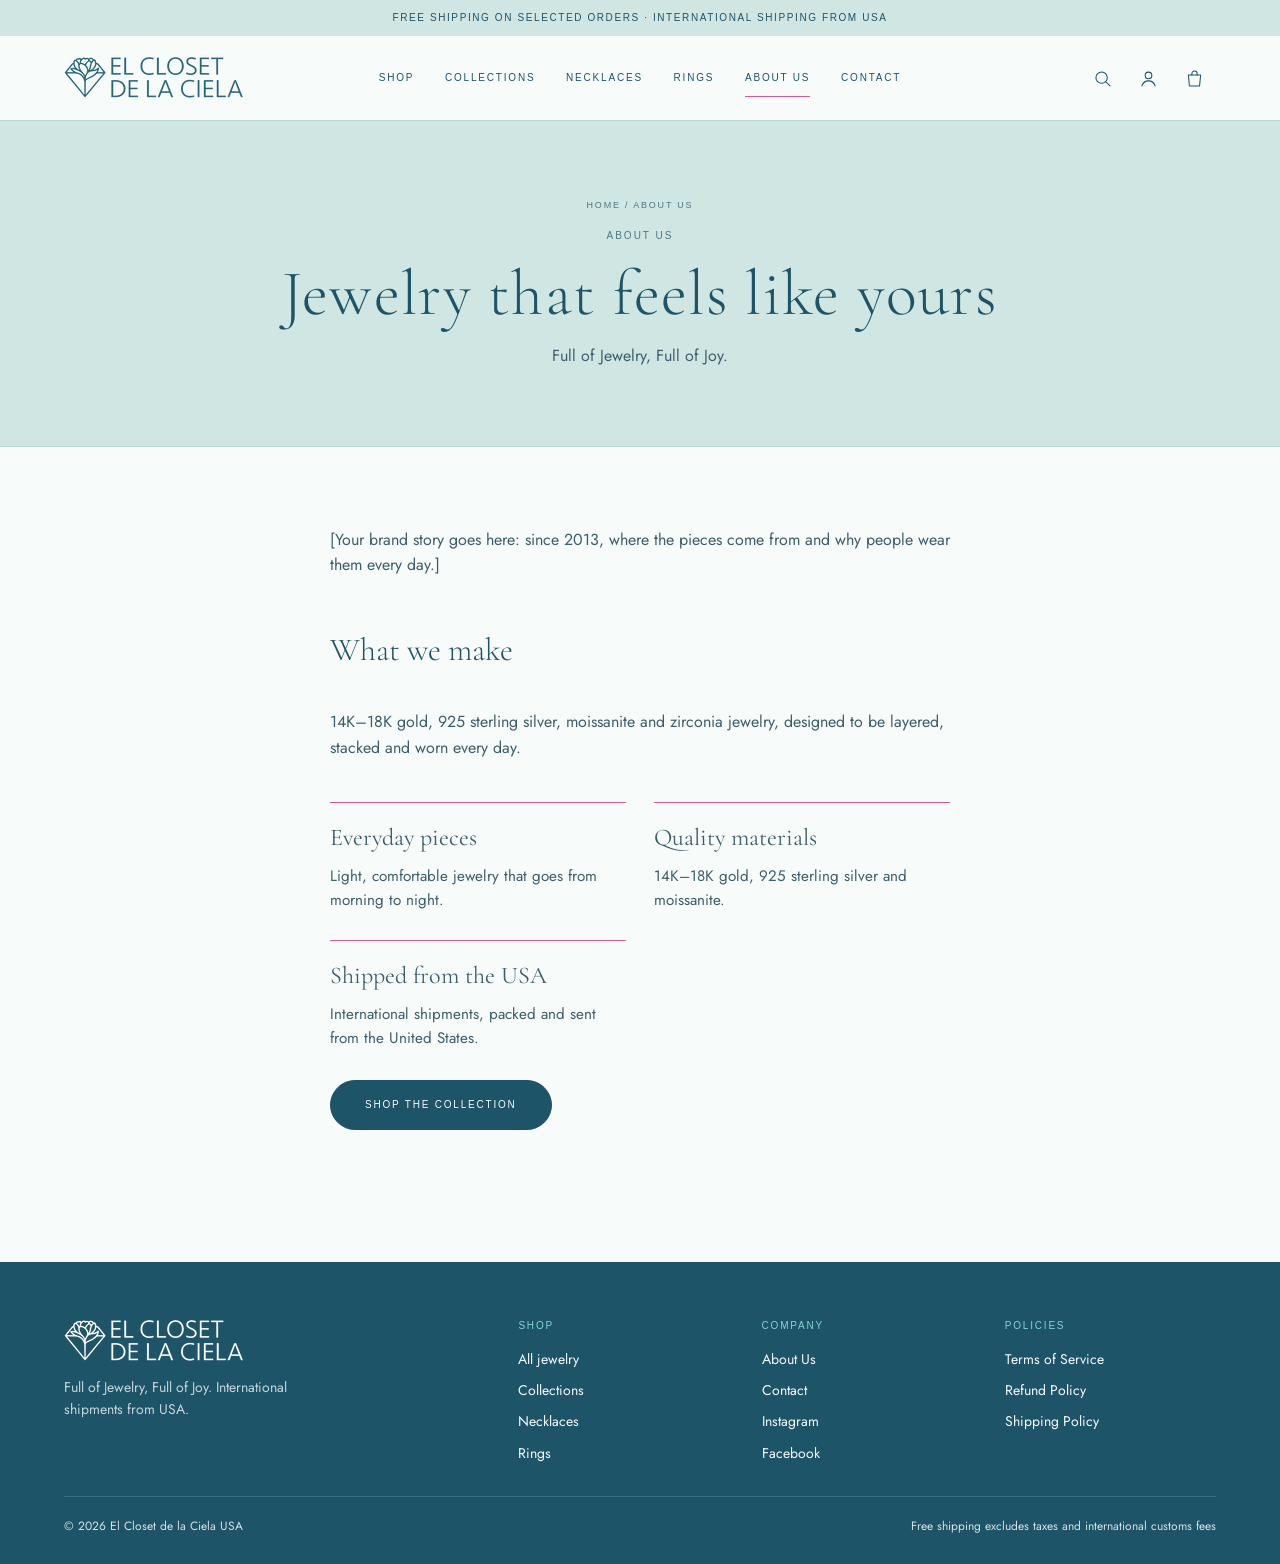
==== about.html @ 68bd0de4 "Demo redesign: multi-page site with slider, catalog and real products Co-Authored-By: Claude Sonnet " ====
<!DOCTYPE html>
<html lang="en">
<head>
<meta charset="utf-8">
<meta name="viewport" content="width=device-width, initial-scale=1">
<title>About Us | El Closet de la Ciela</title>
<meta name="description" content="The story behind El Closet de la Ciela: jewelry that feels like yours, every day of the week.">
<link rel="icon" href="images/logo-closet-de-la-ciela.webp" type="image/webp">
<link rel="preconnect" href="https://fonts.googleapis.com">
<link rel="preconnect" href="https://fonts.gstatic.com" crossorigin>
<link href="https://fonts.googleapis.com/css2?family=Cormorant+Garamond:ital,wght@0,300;0,400;1,300;1,400&family=Jost:wght@400;500&family=Syncopate:wght@400;700&display=swap" rel="stylesheet">
<link rel="stylesheet" href="css/styles.css">
</head>
<body data-page="about">
<a class="skip" href="#main">Skip to content</a>
<div class="announce">Free shipping on selected orders · International shipping from USA</div>
<header class="site-header">
<div class="wrap">
<div class="header-row">
<button class="icon-btn nav-toggle" type="button" aria-expanded="false" aria-controls="main-nav" aria-label="Open menu"><svg width="22" height="22" viewBox="0 0 24 24" fill="none" stroke="currentColor" stroke-width="1.3" stroke-linecap="round" aria-hidden="true"><path d="M4 7h16M4 12h16M4 17h16"/></svg></button>
<a class="logo" href="index.html" aria-label="El Closet de la Ciela Jewelry, home"><img src="images/logo-closet-de-la-ciela.webp" width="180" height="46" alt="El Closet de la Ciela Jewelry"></a>
<nav class="main-nav" id="main-nav" aria-label="Main">
<ul>
<li><a href="shop.html">Shop</a></li>
<li><a href="collections.html">Collections</a></li>
<li><a href="necklaces.html">Necklaces</a></li>
<li><a href="rings.html">Rings</a></li>
<li><a href="about.html" aria-current="page">About Us</a></li>
<li><a href="contact.html">Contact</a></li>
</ul>
</nav>
<div class="header-actions">
<button class="icon-btn search-toggle" type="button" aria-label="Search" aria-expanded="false" aria-controls="search-bar"><svg width="21" height="21" viewBox="0 0 24 24" fill="none" stroke="currentColor" stroke-width="1.2" stroke-linecap="round" aria-hidden="true"><circle cx="11" cy="11" r="6.5"/><path d="M16 16l4.5 4.5"/></svg></button>
<a class="icon-btn" href="https://elclosetdelacielausa.com/account" aria-label="My account" target="_blank" rel="noopener"><svg width="21" height="21" viewBox="0 0 24 24" fill="none" stroke="currentColor" stroke-width="1.2" stroke-linecap="round" aria-hidden="true"><circle cx="12" cy="8.5" r="3.8"/><path d="M4.5 20.5c1.2-4 4-5.8 7.5-5.8s6.3 1.8 7.5 5.8"/></svg></a>
<a class="icon-btn" href="https://elclosetdelacielausa.com/cart" aria-label="Shopping bag" target="_blank" rel="noopener"><svg width="21" height="21" viewBox="0 0 24 24" fill="none" stroke="currentColor" stroke-width="1.2" stroke-linejoin="round" stroke-linecap="round" aria-hidden="true"><path d="M5 8h14l-1.2 12.5H6.2z"/><path d="M9 8V6.5a3 3 0 0 1 6 0V8"/></svg></a>
</div>
</div>
</div>
<div class="search-bar" id="search-bar">
<div class="wrap">
<form role="search"><label class="sr-only" for="site-q">Search jewelry</label><input id="site-q" type="search" placeholder="Search jewelry…" autocomplete="off"><button class="btn" type="submit">Search</button></form>
</div>
</div>
</header>
<main id="main">
<section class="page-hero"><div class="wrap">
<div style="display:grid;gap:16px;justify-items:center">
<p class="crumbs" style="margin:0"><a href="index.html">Home</a> / About Us</p>
<span class="eyebrow">About us</span>
<h1 class="h1">Jewelry that feels like yours</h1>
<p class="lede">Full of Jewelry, Full of Joy.</p>
</div>
</div></section>
<section class="section" style="padding-top:clamp(40px,5vw,72px)"><div class="wrap">
<div class="prose">
<p>[Your brand story goes here: since 2013, where the pieces come from and why people wear them every day.]</p>
<h2>What we make</h2>
<p>14K–18K gold, 925 sterling silver, moissanite and zirconia jewelry, designed to be layered, stacked and worn every day.</p>
<div class="values">
<div class="value"><h3>Everyday pieces</h3><p>Light, comfortable jewelry that goes from morning to night.</p></div>
<div class="value"><h3>Quality materials</h3><p>14K–18K gold, 925 sterling silver and moissanite.</p></div>
<div class="value"><h3>Shipped from the USA</h3><p>International shipments, packed and sent from the United States.</p></div>
</div>
<p style="margin-top:12px"><a class="btn" href="shop.html">Shop the collection</a></p>
</div>
</div></section>
</main>
<footer class="site-footer">
<div class="wrap">
<div class="footer-grid">
<div class="footer-brand">
<img src="images/logo-closet-de-la-ciela.webp" width="180" height="46" alt="El Closet de la Ciela Jewelry">
<p>Full of Jewelry, Full of Joy. International shipments from USA.</p>
</div>
<div>
<h4>Shop</h4>
<ul><li><a href="shop.html">All jewelry</a></li><li><a href="collections.html">Collections</a></li><li><a href="necklaces.html">Necklaces</a></li><li><a href="rings.html">Rings</a></li></ul>
</div>
<div>
<h4>Company</h4>
<ul><li><a href="about.html">About Us</a></li><li><a href="contact.html">Contact</a></li><li><a href="https://www.instagram.com/elclosetdelaciela/" target="_blank" rel="noopener">Instagram</a></li><li><a href="https://www.facebook.com/ElClosetDeLaCiela" target="_blank" rel="noopener">Facebook</a></li></ul>
</div>
<div>
<h4>Policies</h4>
<ul><li><a href="https://elclosetdelacielausa.com/policies/terms-of-service" target="_blank" rel="noopener">Terms of Service</a></li><li><a href="https://elclosetdelacielausa.com/policies/refund-policy" target="_blank" rel="noopener">Refund Policy</a></li><li><a href="https://elclosetdelacielausa.com/policies/shipping-policy" target="_blank" rel="noopener">Shipping Policy</a></li></ul>
</div>
</div>
<div class="footer-bottom"><span>© <span data-year>2026</span> El Closet de la Ciela USA</span><span>Free shipping excludes taxes and international customs fees</span></div>
</div>
</footer>
<script src="js/products.js"></script>
<script src="js/main.js"></script>
</body>
</html>
---- css/styles.css ----
/* El Closet de la Ciela — demo redesign
   Structure: tokens → base → layout → header → hero slider → products → sections → forms → footer → responsive */

:root{
  --deep:#1E5468;
  --accent:#7FD6D3;
  --teal:#3EC4C6;
  --pop:#E0559A;
  --mint:#CFE6E3;
  --mint-line:#B5D6D2;
  --bg:#F7FBFA;
  --soft:#E3F0EE;
  --muted:#4F7683;
  --body:#3C5E6B;
  --font-display:'Cormorant Garamond',Georgia,serif;
  --font-body:'Jost',system-ui,sans-serif;
  --font-label:'Syncopate',sans-serif;
  --gutter:clamp(16px,5vw,72px);
  --max:1360px;
  --header-h:84px;
}

/* ---------- base ---------- */
*,*::before,*::after{box-sizing:border-box}
html{scroll-behavior:smooth;scroll-padding-top:calc(var(--header-h) + 12px)}
body{margin:0;background:var(--bg);color:var(--deep);font-family:var(--font-body);font-weight:400;line-height:1.6;-webkit-font-smoothing:antialiased}
a{color:inherit;text-decoration:none}
a:hover{opacity:.78}
img{display:block;max-width:100%;height:auto}
button{font:inherit}
h1,h2,h3,h4{margin:0}
ul{list-style:none;margin:0;padding:0}
a:focus-visible,button:focus-visible,input:focus-visible,textarea:focus-visible,select:focus-visible,summary:focus-visible{outline:2px solid var(--teal);outline-offset:3px}
.sr-only{position:absolute;left:-9999px;width:1px;height:1px;overflow:hidden}
.skip{position:absolute;left:-9999px;top:8px;background:var(--deep);color:#fff;padding:10px 16px;z-index:200;border-radius:6px}
.skip:focus{left:8px}
.wrap{max-width:var(--max);margin:0 auto;padding:0 var(--gutter)}

.label{font-family:var(--font-label);font-size:10px;letter-spacing:.2em;text-transform:uppercase}
.eyebrow{font-family:var(--font-label);font-size:10px;letter-spacing:.2em;text-transform:uppercase;color:var(--muted)}
.h2{font-family:var(--font-display);font-weight:300;font-size:clamp(2rem,1.3rem + 2vw,3.2rem);line-height:1.1;letter-spacing:.02em}
.h2 em,.h1 em{font-style:italic}
.h1{font-family:var(--font-display);font-weight:300;font-size:clamp(2.4rem,1.6rem + 3vw,4.2rem);line-height:1.05;letter-spacing:.02em}
.lede{color:var(--body);max-width:52ch;margin:0}
.section{padding-top:clamp(64px,8vw,112px)}
.section-head{text-align:center;display:grid;gap:14px;justify-items:center;margin-bottom:clamp(28px,3.5vw,48px)}

.btn{display:inline-flex;align-items:center;justify-content:center;min-height:50px;padding:0 34px;border-radius:999px;border:1px solid var(--deep);background:var(--deep);color:#F7FBFA;font-family:var(--font-label);font-size:10px;letter-spacing:.18em;text-transform:uppercase;cursor:pointer;transition:background .25s,color .25s,border-color .25s}
.btn:hover{opacity:1;background:var(--pop);border-color:var(--pop)}
.btn-ghost{background:transparent;color:var(--deep)}
.btn-ghost:hover{background:var(--deep);border-color:var(--deep);color:#F7FBFA}
.pill{display:inline-flex;align-items:center;border:1px solid var(--deep);border-radius:999px;padding:12px 30px;font-family:var(--font-label);font-size:11px;letter-spacing:.2em;text-transform:uppercase}

/* ---------- announcement + header ---------- */
.announce{background:var(--mint);text-align:center;padding:10px 16px;font-family:var(--font-label);font-size:10px;letter-spacing:.16em;text-transform:uppercase}
.site-header{position:sticky;top:0;z-index:100;background:var(--bg);border-bottom:1px solid var(--mint-line);transition:box-shadow .25s}
.site-header.is-stuck{box-shadow:0 6px 24px rgba(30,84,104,.1)}
.header-row{display:grid;grid-template-columns:1fr auto 1fr;align-items:center;gap:16px;min-height:var(--header-h)}
.logo{display:inline-flex;align-items:center;justify-self:start}
.logo img{width:180px;height:auto}
.main-nav{justify-self:center}
.main-nav ul{display:flex;gap:0 clamp(18px,2.4vw,40px)}
.main-nav a{display:block;padding:10px 0;font-family:var(--font-label);font-size:10px;letter-spacing:.18em;text-transform:uppercase;border-bottom:1px solid transparent}
.main-nav a:hover{opacity:1;border-bottom-color:var(--accent)}
.main-nav a[aria-current="page"]{border-bottom-color:var(--pop)}
.header-actions{justify-self:end;display:flex;align-items:center;gap:2px}
.icon-btn{width:44px;height:44px;display:inline-flex;align-items:center;justify-content:center;border:0;background:none;color:var(--deep);cursor:pointer;border-radius:50%}
.icon-btn:hover{opacity:1;background:var(--soft)}
.nav-toggle{display:none}
.search-bar{display:none;border-top:1px solid var(--mint-line);background:#fff}
.search-bar.is-open{display:block}
.search-bar form{display:flex;gap:12px;align-items:center;min-height:64px}
.search-bar input{flex:1;min-width:0;border:0;background:transparent;font:inherit;font-size:16px;color:var(--deep);padding:10px 0}
.search-bar input:focus-visible{outline:0}

/* ---------- hero slider ---------- */
.hs{position:relative;overflow:hidden;background:var(--mint)}
.hs-track{position:relative;height:clamp(560px,calc(100vh - 150px),760px)}
.hs-slide{position:absolute;inset:0;display:grid;grid-template-columns:minmax(0,1fr) minmax(0,1fr);opacity:0;visibility:hidden;transition:opacity 1.1s ease,visibility 0s linear 1.1s}
.hs-slide.is-active{opacity:1;visibility:visible;transition:opacity 1.1s ease,visibility 0s}
.hs-text{display:flex;flex-direction:column;justify-content:center;align-items:flex-start;gap:20px;padding:clamp(32px,5vw,96px) clamp(24px,6vw,110px);color:var(--deep)}
.hs-eyebrow{font-family:var(--font-label);font-size:10px;letter-spacing:.3em;text-transform:uppercase;color:var(--pop)}
.hs-title{font-family:var(--font-display);font-weight:300;font-size:clamp(40px,2rem + 2.8vw,80px);line-height:1.02;letter-spacing:.02em}
.hs-title em{font-style:italic}
.hs-copy{margin:0;max-width:44ch;font-size:clamp(15px,1rem + .1vw,17px);line-height:1.7}
.hs-media{position:relative;overflow:hidden;background:var(--soft)}
.hs-media img,.hs-full img{width:100%;height:100%;object-fit:cover;transform:scale(1.08);transition:transform 7s ease-out}
.hs-full img{transform:scale(1.04)}
.hs-slide.is-active .hs-media img,.hs-slide.is-active.hs-full img{transform:scale(1)}
.hs-eyebrow,.hs-title,.hs-copy,.hs-text .btn{opacity:0;transform:translateY(18px);transition:opacity .8s ease,transform .8s ease,background .25s,border-color .25s}
.hs-slide.is-active .hs-eyebrow,.hs-slide.is-active .hs-title,.hs-slide.is-active .hs-copy,.hs-slide.is-active .hs-text .btn{opacity:1;transform:none}
.hs-slide.is-active .hs-eyebrow{transition-delay:.35s,.35s,0s,0s}
.hs-slide.is-active .hs-title{transition-delay:.5s,.5s,0s,0s}
.hs-slide.is-active .hs-copy{transition-delay:.65s,.65s,0s,0s}
.hs-slide.is-active .hs-text .btn{transition-delay:.8s,.8s,0s,0s}
.hs-ctrl{position:absolute;left:0;right:0;bottom:22px;display:flex;align-items:center;gap:14px;padding:0 clamp(24px,6vw,110px);z-index:3;pointer-events:none}
.hs-ctrl>*{pointer-events:auto}
.hs-dots{display:flex;gap:6px}
.hs-dot{width:44px;height:44px;padding:0;border:0;background:none;cursor:pointer;display:inline-flex;align-items:center;justify-content:center}
.hs-dot::before{content:"";width:28px;height:2px;background:var(--deep);opacity:.35;transition:opacity .3s,background .3s}
.hs-dot[aria-current="true"]::before{opacity:1;background:var(--pop)}
.hs-arrows{margin-left:auto;display:flex;gap:8px}
.hs-btn{width:44px;height:44px;border-radius:50%;border:1px solid var(--deep);background:rgba(247,251,250,.85);color:var(--deep);cursor:pointer;display:inline-flex;align-items:center;justify-content:center;padding:0;transition:background .25s,color .25s}
.hs-btn:hover{background:var(--deep);color:#F7FBFA}
.hs-full-cta{display:none;background:#F7FBFA;color:var(--deep);border-color:#F7FBFA}
.trust{background:var(--mint);border-bottom:1px solid var(--mint-line)}
.trust .wrap{padding-top:18px;padding-bottom:18px;display:flex;flex-wrap:wrap;gap:14px 40px;justify-content:center;font-family:var(--font-label);font-size:10px;letter-spacing:.16em;text-transform:uppercase}

/* ---------- page hero (inner pages) ---------- */
.page-hero{background:var(--mint);border-bottom:1px solid var(--mint-line)}
.page-hero .wrap{padding-top:clamp(40px,6vw,80px);padding-bottom:clamp(40px,6vw,80px);display:grid;gap:16px;justify-items:center;text-align:center}
.crumbs{font-family:var(--font-label);font-size:9px;letter-spacing:.2em;text-transform:uppercase;color:var(--muted)}
.crumbs a:hover{color:var(--pop);opacity:1}
.page-hero.has-img .wrap{grid-template-columns:1fr 1fr;justify-items:start;text-align:left;align-items:center;gap:clamp(24px,5vw,72px)}
.page-hero.has-img img{width:100%;aspect-ratio:4/3;object-fit:cover;border-radius:2px}

/* ---------- products ---------- */
.rail-wrap{position:relative}
.rail{display:grid;grid-auto-flow:column;grid-auto-columns:minmax(230px,22%);gap:clamp(12px,2vw,28px);overflow-x:auto;scroll-snap-type:x mandatory;padding:0 var(--gutter) 12px;scroll-padding-inline:var(--gutter);scrollbar-width:thin;scrollbar-color:var(--mint-line) transparent}
.rail>*{scroll-snap-align:start}
.rail-ctrl{display:flex;justify-content:center;gap:10px;margin-top:18px}
.grid{display:grid;grid-template-columns:repeat(auto-fill,minmax(230px,1fr));gap:clamp(24px,3vw,40px) clamp(12px,2vw,28px)}
.card{display:grid;gap:14px;align-content:start}
.card-media{position:relative;aspect-ratio:4/5;overflow:hidden;background:var(--soft)}
.card-media img{position:absolute;inset:0;width:100%;height:100%;object-fit:cover;transition:opacity .45s ease,transform .6s ease}
.card-media .alt{opacity:0}
.card:hover .card-media .alt{opacity:1}
.card:hover .card-media img{transform:scale(1.03)}
.card-badges{position:absolute;top:10px;left:10px;display:flex;gap:6px;z-index:2}
.badge{background:var(--bg);color:var(--deep);font-family:var(--font-label);font-size:8px;letter-spacing:.16em;text-transform:uppercase;padding:6px 10px;border-radius:999px}
.badge.sold{background:var(--deep);color:#F7FBFA}
.card-info{display:grid;gap:4px;text-align:center;justify-items:center}
.card-title{font-family:var(--font-display);font-size:1.3rem;line-height:1.2;max-width:22ch}
.card-price{font-family:var(--font-label);font-size:10px;letter-spacing:.16em;color:var(--muted)}
.card:hover{opacity:1}
.card:hover .card-title{color:var(--pop)}

.toolbar{display:flex;flex-wrap:wrap;gap:16px 24px;align-items:center;justify-content:space-between;margin-bottom:32px;padding-bottom:20px;border-bottom:1px solid var(--mint-line)}
.chips{display:flex;flex-wrap:wrap;gap:8px}
.chip{min-height:40px;padding:0 20px;border-radius:999px;border:1px solid var(--mint-line);background:transparent;color:var(--deep);font-family:var(--font-label);font-size:9px;letter-spacing:.16em;text-transform:uppercase;cursor:pointer;transition:background .2s,border-color .2s,color .2s}
.chip:hover{border-color:var(--deep)}
.chip[aria-pressed="true"]{background:var(--deep);border-color:var(--deep);color:#F7FBFA}
.tools{display:flex;flex-wrap:wrap;gap:12px 20px;align-items:center;font-size:.9rem}
.tools select{min-height:40px;border:1px solid var(--mint-line);border-radius:999px;background:#fff;color:var(--deep);padding:0 16px;font:inherit}
.tools label.check{display:inline-flex;gap:8px;align-items:center;cursor:pointer}
.count{font-family:var(--font-label);font-size:9px;letter-spacing:.16em;text-transform:uppercase;color:var(--muted)}
.empty{text-align:center;padding:48px 0;color:var(--muted);grid-column:1/-1}
.pager{display:flex;justify-content:center;margin-top:44px}

/* ---------- collections ---------- */
.col-grid{display:grid;grid-template-columns:repeat(2,1fr);gap:clamp(10px,1.6vw,22px)}
.col-card{position:relative;display:block;overflow:hidden;aspect-ratio:16/10;background:var(--soft);color:#F7FBFA}
.col-card img{position:absolute;inset:0;width:100%;height:100%;object-fit:cover;transition:transform .6s ease}
.col-card::after{content:"";position:absolute;inset:0;background:linear-gradient(to top,rgba(20,60,76,.92) 0%,rgba(20,60,76,.7) 32%,rgba(20,60,76,0) 68%)}
.col-card:hover{opacity:1}
.col-card:hover img{transform:scale(1.04)}
.col-text{position:absolute;left:clamp(18px,3vw,36px);right:18px;bottom:clamp(18px,3vw,32px);z-index:1;display:grid;gap:6px}
.col-text .eyebrow{color:var(--accent)}
.col-title{font-family:var(--font-display);font-weight:300;font-size:clamp(1.8rem,1.2rem + 1.6vw,2.8rem);line-height:1.05}
.col-count{font-family:var(--font-label);font-size:9px;letter-spacing:.16em;text-transform:uppercase;opacity:.85}

/* ---------- feature split ---------- */
.split{display:flex;flex-wrap:wrap}
.split.rev{flex-wrap:wrap-reverse}
.split-media{flex:1 1 420px;min-width:0;min-height:560px;position:relative;background:var(--soft)}
.split-media img{position:absolute;inset:0;width:100%;height:100%;object-fit:cover}
.split-text{flex:1 1 420px;min-width:0;display:flex;align-items:center;justify-content:center;padding:56px var(--gutter)}
.split-text>div{display:grid;gap:20px;justify-items:center;text-align:center;max-width:40ch}

/* ---------- benefits / story / community / newsletter ---------- */
.band{background:var(--mint);padding-block:clamp(56px,8vw,112px)}
.benefits{display:grid;grid-template-columns:repeat(auto-fit,minmax(240px,1fr));gap:clamp(32px,4vw,56px)}
.benefit{display:grid;gap:14px;justify-items:center;align-content:start;text-align:center}
.benefit h3{font-family:var(--font-display);font-weight:400;font-size:1.8rem;line-height:1.2}
.benefit p{margin:0;color:#2F5260;max-width:36ch}
.band .h2 em{color:var(--deep)}
.story{display:grid;justify-items:center;gap:22px;text-align:center}
.story blockquote{margin:0;font-family:var(--font-display);font-style:italic;font-weight:300;font-size:clamp(2rem,1.3rem + 2vw,3.2rem);line-height:1.2;max-width:24ch;text-wrap:balance}
.rule{width:56px;height:1px;background:var(--pop);display:block}
.newsletter{display:grid;gap:18px;justify-items:center;text-align:center}
.nl-form{display:flex;width:100%;max-width:480px;border:1px solid var(--deep);border-radius:999px;overflow:hidden;background:#fff}
.nl-form input{flex:1;min-width:0;border:0;background:transparent;padding:0 22px;min-height:52px;font:inherit;font-size:16px;color:var(--deep);outline:none}
.nl-form button{border:0;background:var(--deep);color:#F7FBFA;font-family:var(--font-label);font-size:10px;letter-spacing:.18em;text-transform:uppercase;padding:0 26px;min-height:52px;cursor:pointer}
.nl-form button:hover{background:var(--pop)}
.form-msg{min-height:1.5em;margin:0;font-size:.95rem}
.form-msg.ok{color:#1d7a5a}
.form-msg.err{color:#b4233f}

/* ---------- about / contact ---------- */
.prose{max-width:62ch;margin-inline:auto;color:var(--body);display:grid;gap:18px}
.prose h2{font-family:var(--font-display);font-weight:300;font-size:2rem;color:var(--deep);margin-top:12px}
.values{display:grid;grid-template-columns:repeat(auto-fit,minmax(220px,1fr));gap:28px;margin-top:8px}
.value{border-top:1px solid var(--pop);padding-top:16px}
.value h3{font-family:var(--font-display);font-weight:400;font-size:1.5rem}
.value p{margin:6px 0 0;color:var(--body);font-size:.95rem}
.contact-grid{display:grid;grid-template-columns:1.2fr .8fr;gap:clamp(32px,6vw,96px);align-items:start}
.form{display:grid;gap:18px}
.field{display:grid;gap:6px}
.field label{font-family:var(--font-label);font-size:9px;letter-spacing:.18em;text-transform:uppercase}
.field input,.field textarea{width:100%;border:1px solid var(--mint-line);border-radius:12px;background:#fff;padding:14px 16px;font:inherit;font-size:16px;color:var(--deep)}
.field textarea{min-height:150px;resize:vertical}
.info{display:grid;gap:22px;align-content:start}
.info h3{font-family:var(--font-label);font-size:10px;letter-spacing:.18em;text-transform:uppercase;font-weight:400;color:var(--muted);margin-bottom:6px}
.info a{text-decoration:underline;text-decoration-color:var(--accent);text-underline-offset:4px}
details.policy{border-bottom:1px solid var(--mint-line);padding:16px 0}
details.policy summary{cursor:pointer;font-family:var(--font-display);font-size:1.4rem;list-style:none;display:flex;justify-content:space-between;gap:12px}
details.policy summary::after{content:"+";font-family:var(--font-body)}
details.policy[open] summary::after{content:"–"}
details.policy p{margin:10px 0 0;color:var(--body)}

/* ---------- footer ---------- */
.site-footer{margin-top:clamp(72px,9vw,128px);background:var(--deep);color:#F7FBFA}
.footer-grid{display:grid;grid-template-columns:2fr repeat(3,1fr);gap:36px 32px;padding:56px 0 32px}
.footer-brand{display:grid;gap:12px;align-content:start}
.footer-brand img{width:180px;filter:brightness(0) invert(1)}
.footer-brand p{margin:0;font-size:.875rem;max-width:32ch;opacity:.78}
.site-footer h4{margin:0 0 14px;font-family:var(--font-label);font-size:10px;letter-spacing:.18em;text-transform:uppercase;font-weight:400;color:var(--accent)}
.site-footer ul{display:grid;gap:9px;font-size:.875rem}
.footer-bottom{display:flex;flex-wrap:wrap;gap:12px 24px;justify-content:space-between;align-items:center;border-top:1px solid #3F7184;padding:20px 0 28px;font-size:.75rem;opacity:.85}

/* ---------- responsive ---------- */
@media (max-width:960px){
  :root{--header-h:68px}
  .header-row{grid-template-columns:auto 1fr auto}
  .nav-toggle{display:inline-flex}
  .logo{justify-self:center}
  .logo img{width:150px}
  .main-nav{position:fixed;left:0;right:0;top:var(--nav-top,120px);bottom:0;background:var(--bg);padding:24px var(--gutter);overflow:auto;transform:translateX(-100%);visibility:hidden;transition:transform .3s ease,visibility 0s linear .3s;justify-self:stretch}
  .nav-open .main-nav{transform:none;visibility:visible;transition:transform .3s ease,visibility 0s}
  .main-nav ul{flex-direction:column}
  .main-nav a{padding:18px 0;font-size:12px;border-bottom:1px solid var(--mint-line)}
  .nav-open{overflow:hidden}
  .page-hero.has-img .wrap{grid-template-columns:1fr}
  .contact-grid{grid-template-columns:1fr}
  .footer-grid{grid-template-columns:1fr 1fr}
  .footer-brand{grid-column:1/-1}
}
@media (max-width:640px){
  .col-grid{grid-template-columns:1fr}
}
@media (max-width:820px){
  .hs-track{height:clamp(620px,calc(100vh - 160px),760px)}
  .hs-slide{grid-template-columns:1fr;grid-template-rows:minmax(0,46%) minmax(0,1fr)}
  .hs-media{order:-1}
  .hs-text{padding:24px 20px 84px;gap:14px;align-items:center;text-align:center}
  .hs-ctrl{bottom:14px;padding:0 12px}
  .hs-arrows{display:none}
  .hs-dots{margin:0 auto}
  .hs-full{background:linear-gradient(90deg,#F76BB5,#C79BE8) !important}
  .hs-full a{display:flex !important;flex-direction:column;align-items:center;justify-content:center;gap:28px}
  .hs-full img{position:static;height:auto;object-fit:contain;transform:none !important;transition:none}
  .hs-full-cta{display:inline-flex !important}
  .rail{grid-auto-columns:minmax(200px,62%)}
}
@media (prefers-reduced-motion:reduce){
  html{scroll-behavior:auto}
  .hs-slide,.hs-slide.is-active,.hs-media img,.hs-full img,.hs-eyebrow,.hs-title,.hs-copy,.hs-text .btn,.card-media img{transition-duration:.01s;transition-delay:0s}
  .hs-media img,.hs-full img{transform:none}
}
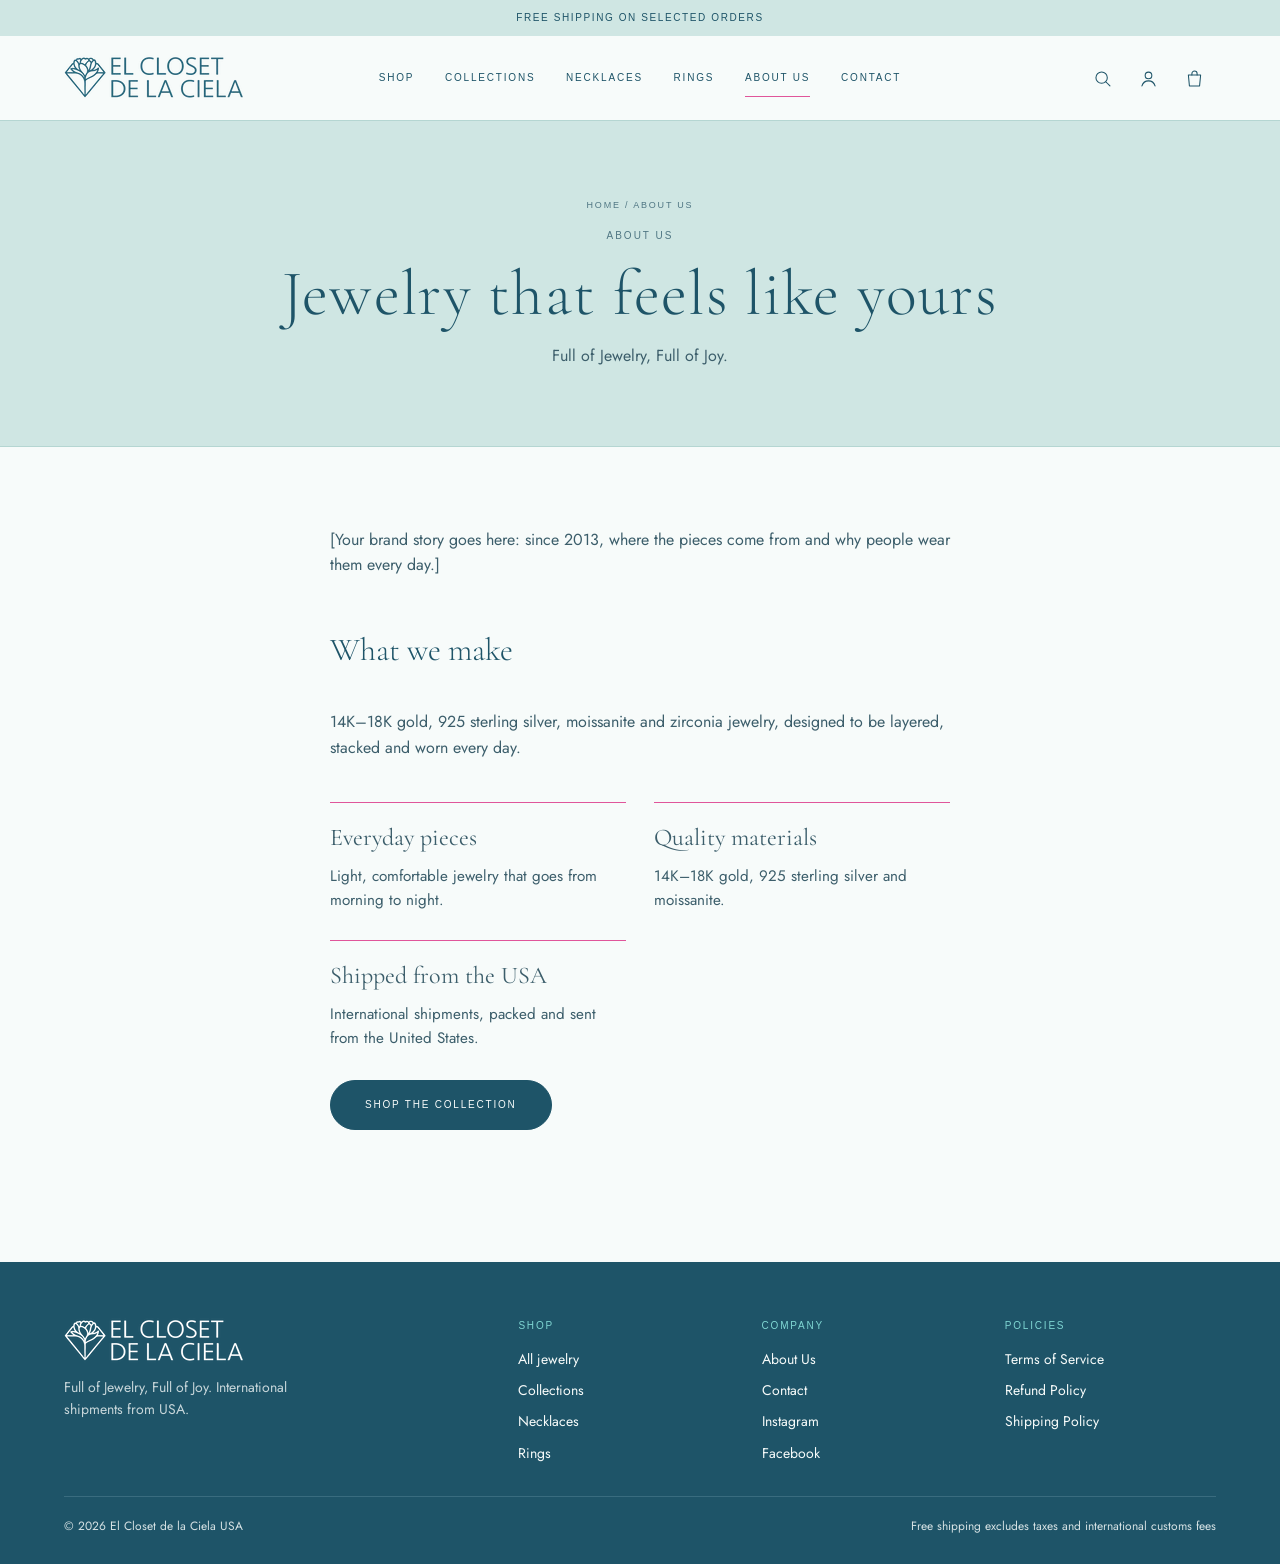
==== commit 67435503: "Rotating announcement bar; New arrivals rail progress and arrow states Co-Authored-By: Claude Sonnet" ====
--- a/about.html
+++ b/about.html
@@ -13,7 +13,7 @@
 </head>
 <body data-page="about">
 <a class="skip" href="#main">Skip to content</a>
-<div class="announce">Free shipping on selected orders · International shipping from USA</div>
+<div class="announce" role="region" aria-label="Store announcements"><div class="announce-track"><p class="is-active">Free shipping on selected orders</p><p>International shipping from USA</p><p>14K–18K gold · 925 sterling silver · Moissanite</p></div></div>
 <header class="site-header">
 <div class="wrap">
 <div class="header-row">
--- a/css/styles.css
+++ b/css/styles.css
@@ -52,7 +52,10 @@
 .pill{display:inline-flex;align-items:center;border:1px solid var(--deep);border-radius:999px;padding:12px 30px;font-family:var(--font-label);font-size:11px;letter-spacing:.2em;text-transform:uppercase}
 
 /* ---------- announcement + header ---------- */
-.announce{background:var(--mint);text-align:center;padding:10px 16px;font-family:var(--font-label);font-size:10px;letter-spacing:.16em;text-transform:uppercase}
+.announce{background:var(--mint);text-align:center;padding:0 16px;font-family:var(--font-label);font-size:10px;letter-spacing:.16em;text-transform:uppercase}
+.announce-track{position:relative;height:36px}
+.announce-track p{position:absolute;inset:0;margin:0;display:flex;align-items:center;justify-content:center;opacity:0;transform:translateY(6px);transition:opacity .5s ease,transform .5s ease}
+.announce-track p.is-active{opacity:1;transform:none}
 .site-header{position:sticky;top:0;z-index:100;background:var(--bg);border-bottom:1px solid var(--mint-line);transition:box-shadow .25s}
 .site-header.is-stuck{box-shadow:0 6px 24px rgba(30,84,104,.1)}
 .header-row{display:grid;grid-template-columns:1fr auto 1fr;align-items:center;gap:16px;min-height:var(--header-h)}
@@ -118,6 +121,9 @@
 .rail-wrap{position:relative}
 .rail{display:grid;grid-auto-flow:column;grid-auto-columns:minmax(230px,22%);gap:clamp(12px,2vw,28px);overflow-x:auto;scroll-snap-type:x mandatory;padding:0 var(--gutter) 12px;scroll-padding-inline:var(--gutter);scrollbar-width:thin;scrollbar-color:var(--mint-line) transparent}
 .rail>*{scroll-snap-align:start}
+.rail-progress{height:2px;background:var(--mint-line);margin:14px var(--gutter) 0;position:relative;overflow:hidden}
+.rail-progress span{position:absolute;top:0;bottom:0;left:0;width:30%;background:var(--pop);transition:left .15s linear,width .15s linear}
+.hs-btn:disabled{opacity:.35;cursor:default;pointer-events:none}
 .rail-ctrl{display:flex;justify-content:center;gap:10px;margin-top:18px}
 .grid{display:grid;grid-template-columns:repeat(auto-fill,minmax(230px,1fr));gap:clamp(24px,3vw,40px) clamp(12px,2vw,28px)}
 .card{display:grid;gap:14px;align-content:start}
@@ -208,6 +214,35 @@
 details.policy[open] summary::after{content:"–"}
 details.policy p{margin:10px 0 0;color:var(--body)}
 
+/* ---------- product detail ---------- */
+.pdp{display:grid;grid-template-columns:1.1fr 1fr;gap:clamp(24px,5vw,80px);align-items:start}
+.pdp-gallery{display:grid;grid-template-columns:96px 1fr;gap:14px;align-items:start}
+.pdp-main{grid-column:2;grid-row:1;aspect-ratio:4/5;background:var(--soft);overflow:hidden}
+.pdp-main img{width:100%;height:100%;object-fit:cover}
+.thumbs{grid-column:1;grid-row:1;display:grid;gap:10px}
+.thumb{padding:0;border:1px solid transparent;background:var(--soft);cursor:pointer;aspect-ratio:4/5;overflow:hidden}
+.thumb img{width:100%;height:100%;object-fit:cover}
+.thumb[aria-current="true"]{border-color:var(--deep)}
+.pdp-info{display:grid;gap:18px;position:sticky;top:calc(var(--header-h) + 24px)}
+.pdp-price{margin:0;font-family:var(--font-label);font-size:13px;letter-spacing:.14em;color:var(--muted)}
+.pdp-price s{opacity:.6}
+.opt{border:0;padding:0;margin:0;display:grid;gap:10px}
+.opt legend{padding:0;margin-bottom:10px}
+.chip.is-out{opacity:.45;text-decoration:line-through}
+.pdp-buy{display:flex;gap:12px;align-items:center}
+.qty{width:76px;min-height:50px;border:1px solid var(--mint-line);border-radius:999px;background:#fff;color:var(--deep);padding:0 16px;font:inherit;font-size:16px;text-align:center}
+.btn[aria-disabled="true"]{opacity:.5;pointer-events:none}
+.pdp-desc{color:var(--body);display:grid;gap:12px}
+.pdp-desc p,.pdp-desc ul{margin:0}
+.pdp-desc ul{padding-left:1.2em;list-style:disc}
+@media (max-width:820px){
+  .pdp{grid-template-columns:1fr}
+  .pdp-gallery{grid-template-columns:1fr}
+  .pdp-main{grid-column:1}
+  .thumbs{grid-column:1;grid-row:2;grid-template-columns:repeat(5,1fr)}
+  .pdp-info{position:static}
+}
+
 /* ---------- footer ---------- */
 .site-footer{margin-top:clamp(72px,9vw,128px);background:var(--deep);color:#F7FBFA}
 .footer-grid{display:grid;grid-template-columns:2fr repeat(3,1fr);gap:36px 32px;padding:56px 0 32px}
@@ -254,6 +289,6 @@
 }
 @media (prefers-reduced-motion:reduce){
   html{scroll-behavior:auto}
-  .hs-slide,.hs-slide.is-active,.hs-media img,.hs-full img,.hs-eyebrow,.hs-title,.hs-copy,.hs-text .btn,.card-media img{transition-duration:.01s;transition-delay:0s}
+  .announce-track p,.rail-progress span,.hs-slide,.hs-slide.is-active,.hs-media img,.hs-full img,.hs-eyebrow,.hs-title,.hs-copy,.hs-text .btn,.card-media img{transition-duration:.01s;transition-delay:0s}
   .hs-media img,.hs-full img{transform:none}
 }
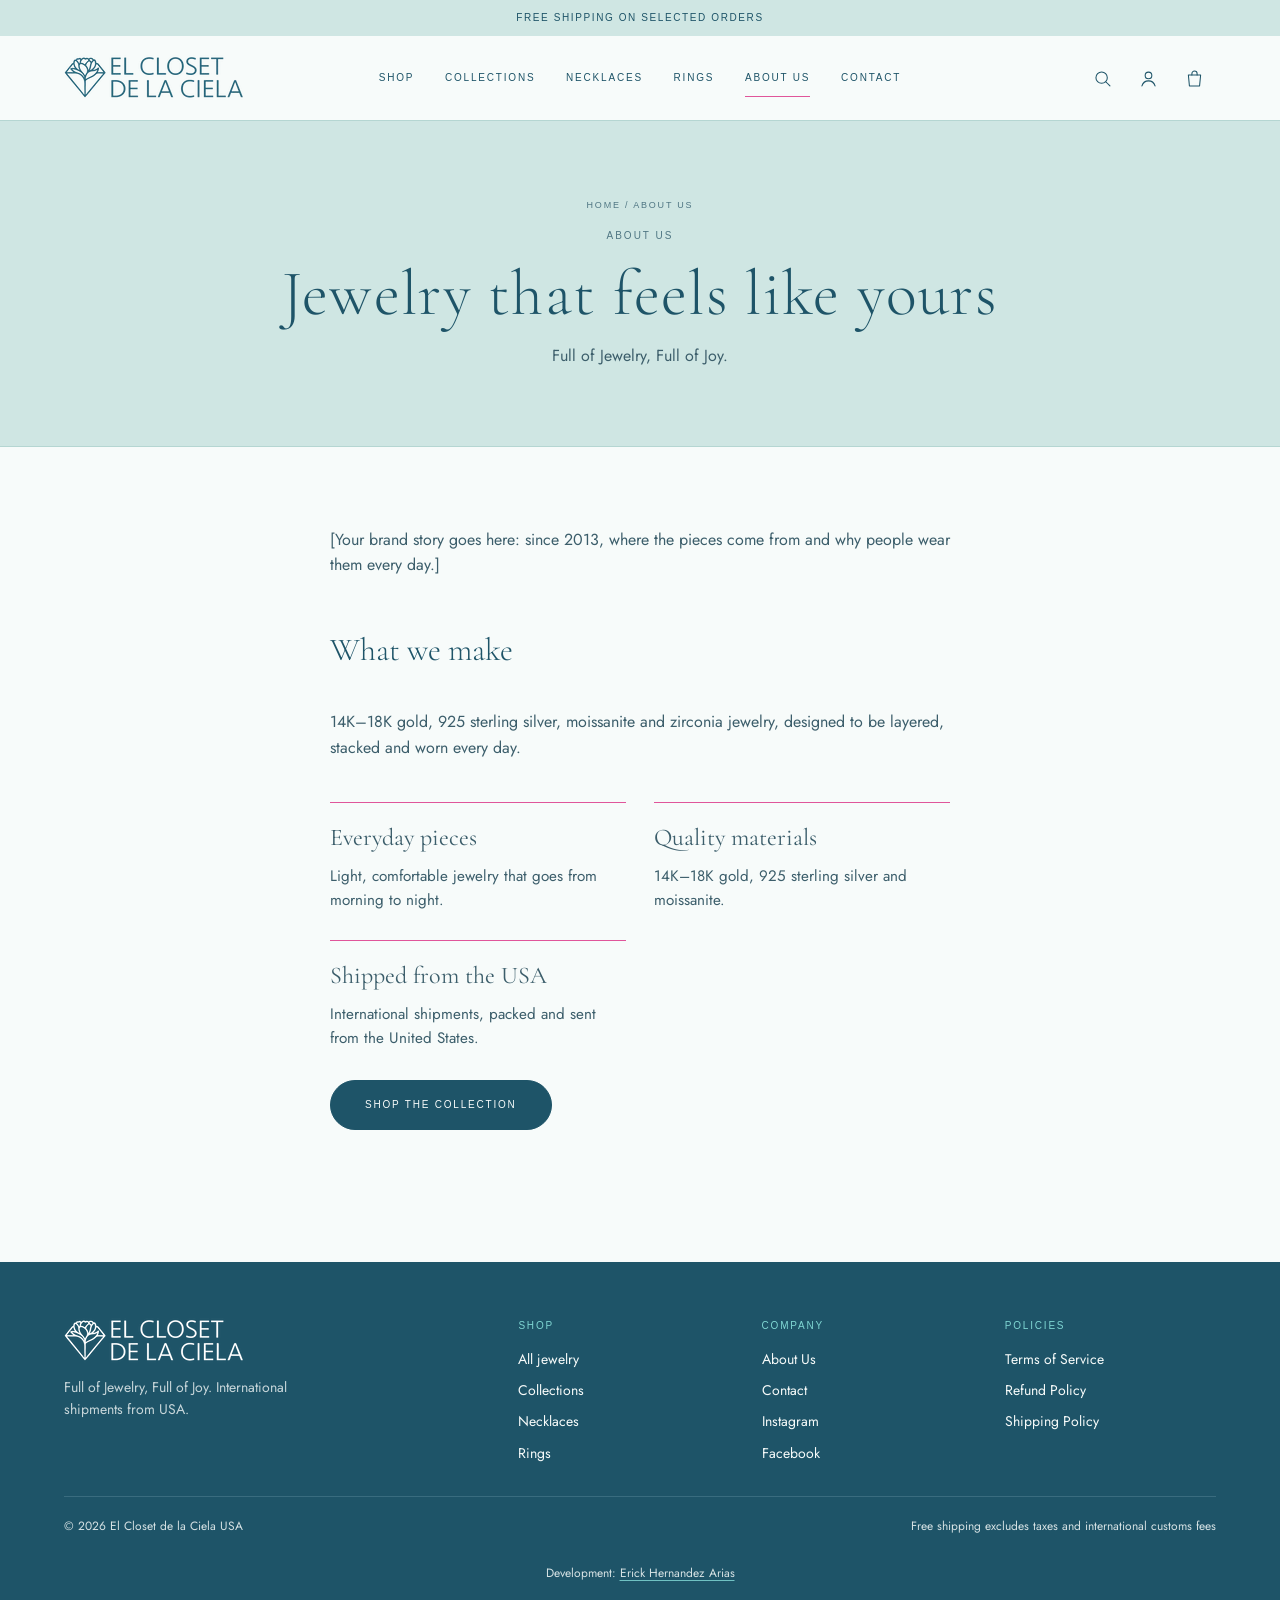
==== commit 97b1a696: "Add development credit to footer Co-Authored-By: Claude Sonnet 5.5 <noreply@anthropic.com>" ====
--- a/about.html
+++ b/about.html
@@ -86,6 +86,7 @@
 </div>
 </div>
 <div class="footer-bottom"><span>© <span data-year>2026</span> El Closet de la Ciela USA</span><span>Free shipping excludes taxes and international customs fees</span></div>
+<p class="dev-credit">Development: <a href="https://www.erickhernandezarias.net/" target="_blank" rel="noopener">Erick Hernandez Arias</a></p>
 </div>
 </footer>
 <script src="js/products.js"></script>
--- a/css/styles.css
+++ b/css/styles.css
@@ -251,6 +251,8 @@
 .footer-brand p{margin:0;font-size:.875rem;max-width:32ch;opacity:.78}
 .site-footer h4{margin:0 0 14px;font-family:var(--font-label);font-size:10px;letter-spacing:.18em;text-transform:uppercase;font-weight:400;color:var(--accent)}
 .site-footer ul{display:grid;gap:9px;font-size:.875rem}
+.dev-credit{margin:0;padding:0 0 24px;text-align:center;font-size:.75rem;opacity:.85}
+.dev-credit a{text-decoration:underline;text-decoration-color:var(--accent);text-underline-offset:3px}
 .footer-bottom{display:flex;flex-wrap:wrap;gap:12px 24px;justify-content:space-between;align-items:center;border-top:1px solid #3F7184;padding:20px 0 28px;font-size:.75rem;opacity:.85}
 
 /* ---------- responsive ---------- */
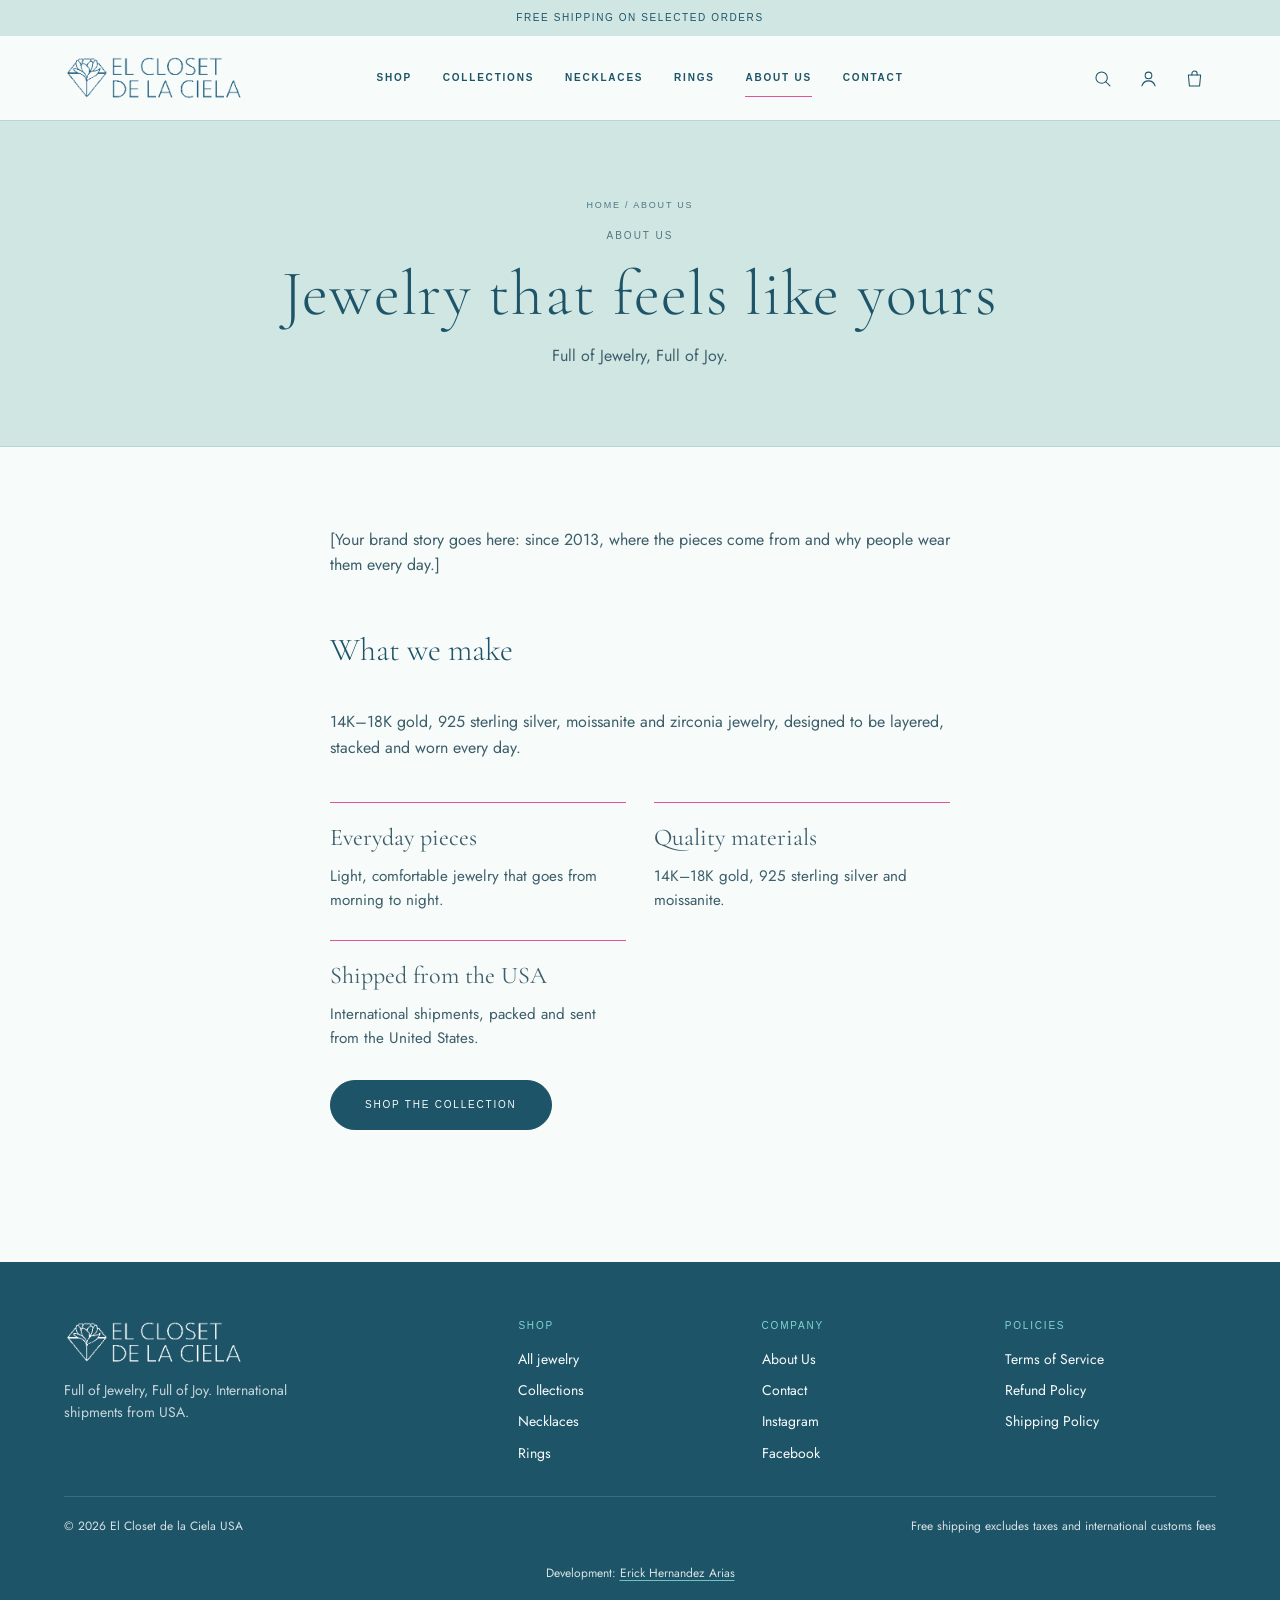
==== commit 33e21d1b: "Sharper header logo and complete About logo on mobile (v11) Co-Authored-By: Claude Sonnet 5.5 <norep" ====
--- a/about.html
+++ b/about.html
@@ -18,7 +18,7 @@
 <div class="wrap">
 <div class="header-row">
 <button class="icon-btn nav-toggle" type="button" aria-expanded="false" aria-controls="main-nav" aria-label="Open menu"><svg width="22" height="22" viewBox="0 0 24 24" fill="none" stroke="currentColor" stroke-width="1.3" stroke-linecap="round" aria-hidden="true"><path d="M4 7h16M4 12h16M4 17h16"/></svg></button>
-<a class="logo" href="index.html" aria-label="El Closet de la Ciela Jewelry, home"><img src="images/logo-closet-de-la-ciela.webp" width="180" height="46" alt="El Closet de la Ciela Jewelry"></a>
+<a class="logo" href="index.html" aria-label="El Closet de la Ciela Jewelry, home"><img src="images/logo-closet-de-la-ciela.webp" width="180" height="49" alt="El Closet de la Ciela Jewelry"></a>
 <nav class="main-nav" id="main-nav" aria-label="Main">
 <ul>
 <li><a href="shop.html">Shop</a></li>
@@ -69,7 +69,7 @@
 <div class="wrap">
 <div class="footer-grid">
 <div class="footer-brand">
-<img src="images/logo-closet-de-la-ciela.webp" width="180" height="46" alt="El Closet de la Ciela Jewelry">
+<img src="images/logo-closet-de-la-ciela.webp" width="180" height="49" alt="El Closet de la Ciela Jewelry">
 <p>Full of Jewelry, Full of Joy. International shipments from USA.</p>
 </div>
 <div>
--- a/css/styles.css
+++ b/css/styles.css
@@ -63,7 +63,7 @@
 .logo img{width:180px;height:auto}
 .main-nav{justify-self:center}
 .main-nav ul{display:flex;gap:0 clamp(18px,2.4vw,40px)}
-.main-nav a{display:block;padding:10px 0;font-family:var(--font-label);font-size:10px;letter-spacing:.18em;text-transform:uppercase;border-bottom:1px solid transparent}
+.main-nav a{display:block;padding:10px 0;font-family:var(--font-label);font-weight:700;font-size:10px;letter-spacing:.18em;text-transform:uppercase;border-bottom:1px solid transparent}
 .main-nav a:hover{opacity:1;border-bottom-color:var(--accent)}
 .main-nav a[aria-current="page"]{border-bottom-color:var(--pop)}
 .header-actions{justify-self:end;display:flex;align-items:center;gap:2px}
@@ -182,6 +182,13 @@
 .band .h2 em{color:var(--deep)}
 .story{display:grid;justify-items:center;gap:22px;text-align:center}
 .story blockquote{margin:0;font-family:var(--font-display);font-style:italic;font-weight:300;font-size:clamp(2rem,1.3rem + 2vw,3.2rem);line-height:1.2;max-width:24ch;text-wrap:balance}
+.about-home{display:grid;grid-template-columns:minmax(0,1fr);gap:clamp(32px,6vw,88px);align-items:center;max-width:none;margin:0;padding:0 0 0 max(var(--gutter),calc((100% - 1100px)/2 + var(--gutter)))}
+.about-photo{justify-self:center;width:min(86%,420px);align-self:center;padding-bottom:8px}
+.about-photo img{width:100%;height:auto;display:block}
+@media(min-width:760px){.about-home{grid-template-columns:minmax(0,1fr) minmax(280px,34vw)}.about-photo{justify-self:end;width:100%;max-width:560px;padding-bottom:0}}
+.about-text{display:grid;gap:22px;justify-items:start;text-align:left}
+.about-text p{margin:0;max-width:56ch}
+.about-quote{margin:0;font-family:var(--font-display);font-style:italic;font-weight:300;font-size:clamp(1.6rem,1.2rem + 1.2vw,2.4rem);line-height:1.25;max-width:26ch}
 .rule{width:56px;height:1px;background:var(--pop);display:block}
 .newsletter{display:grid;gap:18px;justify-items:center;text-align:center}
 .nl-form{display:flex;width:100%;max-width:480px;border:1px solid var(--deep);border-radius:999px;overflow:hidden;background:#fff}
